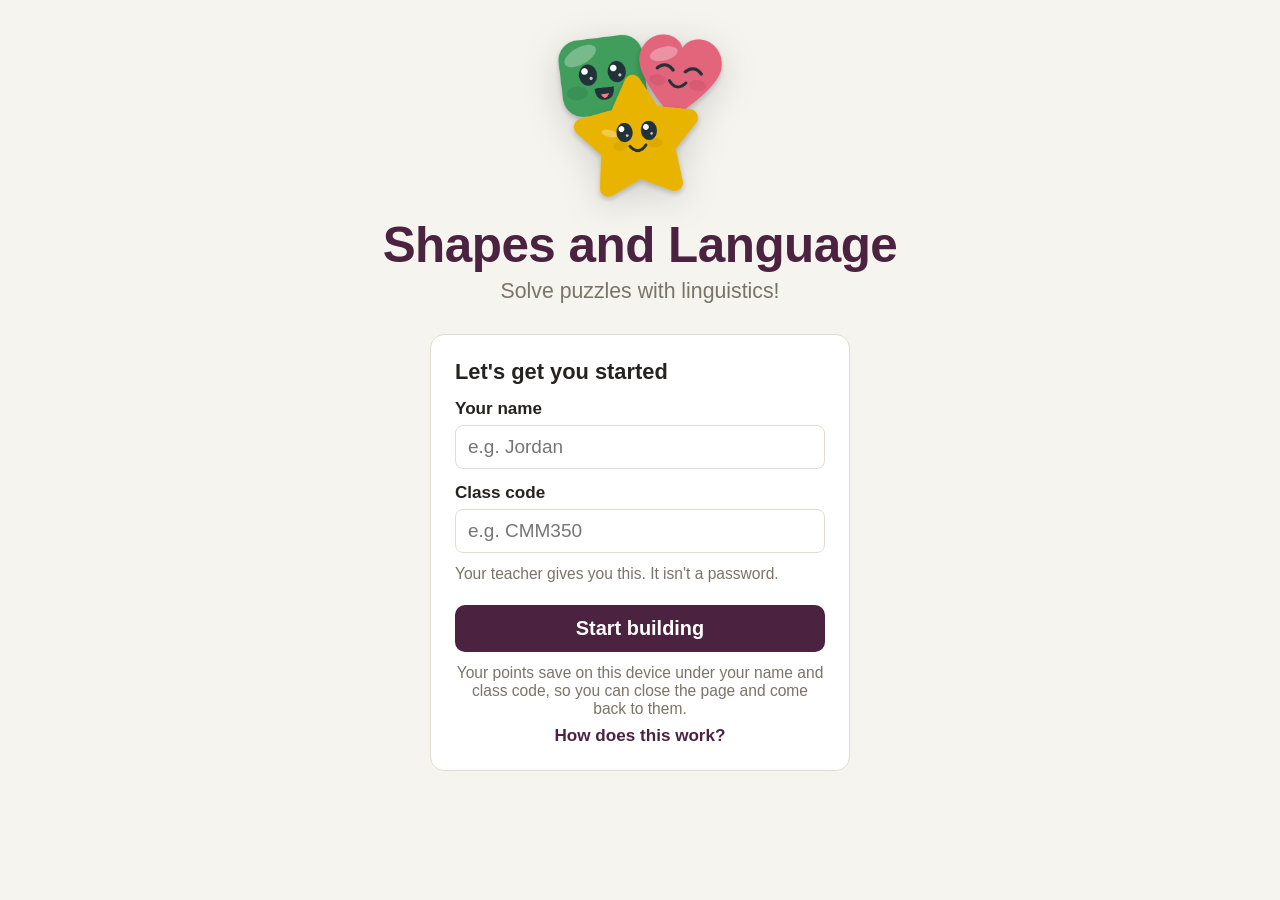
==== index.html @ 29c5d87c "Make an armed scissors unmissable, and point at the first real pair Two things that were too quiet. " ====
<!doctype html>
<html lang="en">
<head>
<meta charset="utf-8">
<meta name="viewport" content="width=device-width, initial-scale=1, viewport-fit=cover">
<title>Shapes and Language</title>
<link rel="stylesheet" href="style.css?v=82">
<link rel="icon" href="icon-32.png?v=82" sizes="32x32" type="image/png">
<link rel="icon" href="icon-192.png?v=82" sizes="192x192" type="image/png">
<meta name="theme-color" content="#4b2340">
<!-- Enough to be added to a home screen and open without browser bars, on
     both platforms. Deliberately NO service worker: this stays a plain page
     that fetches fresh every time, so nobody is ever stuck on a cached
     version with no way to know it's out of date (see the cleanup at the
     bottom of this file, which removes any left over from when there was
     one). The cost is that it needs a connection, which for a page this
     size is a fair trade for never lying about what it's showing. -->
<link rel="manifest" href="manifest.webmanifest?v=82">
<link rel="apple-touch-icon" href="icon-180.png?v=82">
<meta name="apple-mobile-web-app-capable" content="yes">
<meta name="apple-mobile-web-app-status-bar-style" content="default">
<meta name="apple-mobile-web-app-title" content="Shapes">
</head>
<body>
<div id="app">

  <header id="app-header">
    <div class="brand">
      <img src="logo.png?v=82" alt="" class="brand-logo">
      <span class="brand-name">Shapes and Language</span>
    </div>
    <div class="header-right">
      <span id="player-points" class="points-pill hidden">0 pts</span>
      <!-- Sound, help and switch-player live behind this. They're all
           occasional, and in the header they crowded out the two things
           that aren't: the brand and your points. The word "Menu" is
           spelled out next to the icon -- a bare ☰ assumes you already
           know what it means. -->
      <button id="btn-menu" class="btn-menu" aria-haspopup="dialog">☰ Menu</button>
    </div>
  </header>

  <main>

    <!-- ============ NAME GATE ============ -->
    <!-- The first thing anyone sees, and for a lot of this audience the
         moment they decide whether this is going to be painful. So the
         logo and the name get the whole top of the screen at a size you
         can't miss, and the two boxes sit underneath as the small, easy
         thing they actually are. The header's own brand is hidden here --
         showing the name twice on the one screen that is about the name
         just makes both of them look smaller. -->
    <section id="screen-name" class="screen">
      <div class="hero">
        <img src="logo.png?v=82" alt="" class="hero-logo">
        <h1 class="hero-name">Shapes and Language</h1>
        <p class="hero-tag">Solve puzzles with linguistics!</p>
      </div>
      <div class="card narrow">
        <h2>Let's get you started</h2>
        <label>Your name
          <input id="input-name" type="text" maxlength="30" autocomplete="off"
                 autocapitalize="words" autocorrect="off" spellcheck="false" placeholder="e.g. Jordan">
        </label>
        <label>Class code
          <input id="input-code" type="text" maxlength="20" autocomplete="off"
                 autocapitalize="characters" autocorrect="off" spellcheck="false" placeholder="e.g. CMM350">
        </label>
        <p class="field-help">Your teacher gives you this. It isn't a password.</p>
        <p id="name-error" class="field-error hidden"></p>
        <button id="btn-start" class="btn-primary btn-hero">Start building</button>
        <p class="muted start-note">Your points save on this device under your name and class code, so you can close the page and come back to them.</p>
        <!-- The header is hidden on this screen, so the way into help is
             here instead -- and a labelled link is easier to find than a
             hamburger for someone who has just arrived. -->
        <button class="link-btn welcome-help" data-help="general">How does this work?</button>
      </div>
    </section>

    <!-- ============ LEVEL SELECT ============ -->
    <!-- One progression of twelve. Levels 1-4 run the flat basic phase and
         5-12 the X-bar phase, but a student is never asked to pick between
         them: the switch happens where the syllabus puts it, at Level 5.
         Locked cards show nothing but their number, so the vocabulary a
         later level teaches can't leak backwards. -->
    <section id="screen-levels" class="screen hidden">
      <h1>Choose a level</h1>
      <div class="level-grid" id="level-grid"></div>
      <div class="level-grid roadmap-grid" id="roadmap"></div>
    </section>

    <!-- ============ LEVEL 1 (sub-levels) ============ -->
    <section id="screen-level1" class="screen hidden">
      <button class="link-btn back-btn" data-back>&larr; Levels</button>
      <h1 id="level1-heading">Level 1 &mdash; Shapes</h1>
      <p class="muted">Each sub-level gives you a fixed set of pieces &mdash; use every one of them, connected into a single shape, with no shortcuts. Finish one to unlock the next.</p>
      <div class="target-grid" id="target-grid"></div>
    </section>

    <!-- ============ LEVEL 2 (sentences) ============ -->
    <section id="screen-level2" class="screen hidden">
      <button class="link-btn back-btn" data-back>&larr; Levels</button>
      <h1 id="level2-heading">Level 2 &mdash; Words</h1>
      <p class="muted">Every piece is already labeled &mdash; drag each word from the bank onto the piece it belongs to. Finish one sentence to unlock the next.</p>
      <div class="target-grid" id="wordmatch-grid"></div>
    </section>

    <!-- ============ LEVEL 3 (constituency yes/no) ============ -->
    <section id="screen-level3" class="screen hidden">
      <button class="link-btn back-btn" data-back>&larr; Levels</button>
      <h1 id="level3-heading">Level 3 &mdash; Constituents</h1>
      <p class="muted">A string of words from the sentence is highlighted below the tree &mdash; is it a constituent (the whole yield of some single piece) or not? Get a run of correct answers to finish.</p>
      <div class="target-grid" id="constituency-grid"></div>
    </section>

    <!-- ============ LEVEL 4 (category ID) ============ -->
    <section id="screen-level4" class="screen hidden">
      <button class="link-btn back-btn" data-back>&larr; Levels</button>
      <h1 id="level4-heading">Level 4 &mdash; Categories</h1>
      <p class="muted">A constituent from the sentence is highlighted below the tree &mdash; click the matching category sticker. Get a run of correct answers to finish.</p>
      <div class="target-grid" id="categoryid-grid"></div>
    </section>

    <!-- ============ LEVELS 9-12 (one shared screen) ============ -->
    <!-- All four run the same canvas and the same modal and differ only in
         what they deal out, so they share a screen the way Levels 1-4 and
         5-8 already do. The heading and the paragraph are set per level. -->
    <section id="screen-combine" class="screen hidden">
      <button class="link-btn back-btn" data-back>&larr; Levels</button>
      <h1 id="combine-heading">Level 9 &mdash; Building</h1>
      <p class="muted" id="combine-intro"></p>
      <div class="target-grid" id="combine-grid"></div>
    </section>

    <!-- ============ REVEAL (final sub-level: fill in the blanks) ============ -->
    <section id="screen-reveal" class="screen hidden">
      <button class="link-btn back-btn" data-back>&larr; Levels</button>
      <h1>Mystery Level</h1>
      <p class="muted">Here's a shape you built. Type what you think each shape and each number stands for &mdash; a short word or abbreviation is fine.</p>
      <button id="btn-redo-reveal" class="btn-secondary redo-btn">&#8635; Redo from scratch</button>
      <div id="reveal-body">
        <p id="reveal-win" class="reveal-win hidden"><strong>You've cracked the code!</strong> The shape on the left now shows the real labels.</p>
        <div class="legend-layout">
          <!-- Same pannable/zoomable canvas skeleton as every other tree in
               the game, so the Mystery Level tree can be zoomed in on and
               dragged around rather than being squashed into a fixed box. -->
          <div class="legend-tree">
            <div class="canvas-stage">
              <div class="canvas-wrap">
                <svg id="reveal-canvas" xmlns="http://www.w3.org/2000/svg"></svg>
              </div>
            </div>
          </div>
          <div class="legend-lists" id="reveal-lists"></div>
        </div>
        <div class="reveal-footer" id="reveal-footer"></div>
      </div>
    </section>

  </main>
</div>

<!-- ============ SHARED EDITOR MODAL (Level 1) ============ -->
<div id="editor-overlay" class="overlay hidden">
  <div class="editor">
    <div class="editor-header">
      <div class="editor-header-text">
        <div id="editor-title">Build it</div>
      </div>
      <div class="editor-actions">
        <button class="btn-icon btn-icon-sm" data-help="editor" title="How to play" aria-label="How to play">?</button>
        <button id="editor-snip" class="btn-icon" title="Snip a joint apart" aria-label="Snip a joint apart">&#9986;&#65039;</button>
        <button id="editor-clear" class="btn-secondary">Start over</button>
        <button id="editor-close" class="link-btn">&times; close</button>
      </div>
    </div>
    <div class="editor-body">
      <div class="canvas-stage">
        <div class="canvas-wrap">
          <svg id="editor-canvas" xmlns="http://www.w3.org/2000/svg"></svg>
        </div>
      </div>
    </div>
  </div>
</div>

<!-- ============ WORD MATCH MODAL (Level 2) ============ -->
<div id="wordmatch-overlay" class="overlay hidden">
  <div class="editor">
    <div class="editor-header">
      <div class="editor-header-text">
        <div id="wordmatch-title">Build it</div>
      </div>
      <div class="editor-actions">
        <button class="btn-icon btn-icon-sm" data-help="wordmatch" title="How to play" aria-label="How to play">?</button>
        <button id="wordmatch-clear" class="btn-secondary">Start over</button>
        <button id="wordmatch-close" class="link-btn">&times; close</button>
      </div>
    </div>
    <div class="editor-body wm-body">
      <div id="wordmatch-sentence" class="wm-sentence"></div>
      <div class="wm-statusbar">
        <button id="wordmatch-skip" class="btn-secondary btn-small">Skip this word &rarr;</button>
      </div>
      <div class="canvas-stage">
        <div class="canvas-wrap">
          <svg id="wordmatch-canvas" xmlns="http://www.w3.org/2000/svg"></svg>
        </div>
      </div>
    </div>
  </div>
</div>

<!-- ============ COMBINE MODAL (Level 9) ============ -->
<div id="combine-overlay" class="overlay hidden">
  <div class="editor">
    <div class="editor-header">
      <div class="editor-header-text">
        <div id="combine-title">Build it</div>
      </div>
      <div class="editor-actions">
        <button class="btn-icon btn-icon-sm" data-help="combine" title="How to play" aria-label="How to play">?</button>
        <button id="combine-snip" class="btn-icon" title="Pull a piece back out" aria-label="Pull a piece back out">&#9986;&#65039;</button>
        <button id="combine-clear" class="btn-secondary">Start over</button>
        <button id="combine-close" class="link-btn">&times; close</button>
      </div>
    </div>
    <div class="editor-body cb-body">
      <!-- Rounds, not one long puzzle: joining two phrases is a single drag,
           and a sub-level that ends after one drag doesn't teach the pattern.
           The next round is never sprung automatically -- the button waits,
           so a finished tree can be looked at for as long as it's wanted. -->
      <div class="cb-statusbar">
        <div id="combine-rounds" class="cb-rounds"></div>
        <div id="combine-lives" class="cb-lives hidden" role="status"></div>
        <div id="combine-sentence" class="cb-sentence hidden"></div>
        <button id="combine-next" class="btn-primary btn-small hidden">Next round &rarr;</button>
      </div>
      <div class="canvas-stage">
        <div class="canvas-wrap">
          <svg id="combine-canvas" xmlns="http://www.w3.org/2000/svg"></svg>
        </div>
      </div>
    </div>
  </div>
</div>

<!-- ============ CONSTITUENCY QUIZ MODAL (Level 3) ============ -->
<div id="constituency-overlay" class="overlay hidden">
  <div class="editor">
    <div class="editor-header">
      <div class="editor-header-text">
        <div id="constituency-title">Build it</div>
      </div>
      <div class="editor-actions">
        <button class="btn-icon btn-icon-sm" data-help="quiz3" title="How to play" aria-label="How to play">?</button>
        <button id="constituency-close" class="link-btn">&times; close</button>
      </div>
    </div>
    <div class="editor-body quiz-body">
      <div class="quiz-question-panel">
        <div class="streak-bar-wrap">
          <div class="streak-bar"><div id="constituency-streak-fill" class="streak-bar-fill"></div></div>
          <div id="constituency-streak-label" class="streak-label"></div>
        </div>
        <div id="constituency-sentence" class="quiz-sentence"></div>
        <div id="constituency-feedback" class="quiz-feedback" role="status"></div>
        <div class="quiz-answer-row">
          <button id="constituency-yes" class="btn-primary quiz-answer-btn">Yes, it's a constituent</button>
          <button id="constituency-no" class="btn-secondary quiz-answer-btn">No, it's not</button>
        </div>
        <button id="constituency-next" class="btn-primary quiz-next hidden">Next question &rarr;</button>
      </div>
      <div class="canvas-stage">
        <div class="canvas-wrap">
          <svg id="constituency-canvas" xmlns="http://www.w3.org/2000/svg"></svg>
        </div>
      </div>
    </div>
  </div>
</div>

<!-- ============ CATEGORY ID QUIZ MODAL (Level 4) ============ -->
<div id="categoryid-overlay" class="overlay hidden">
  <div class="editor">
    <div class="editor-header">
      <div class="editor-header-text">
        <div id="categoryid-title">Build it</div>
      </div>
      <div class="editor-actions">
        <button class="btn-icon btn-icon-sm" data-help="quiz4" title="How to play" aria-label="How to play">?</button>
        <button id="categoryid-close" class="link-btn">&times; close</button>
      </div>
    </div>
    <div class="editor-body quiz-body">
      <div class="quiz-question-panel">
        <div class="streak-bar-wrap">
          <div class="streak-bar"><div id="categoryid-streak-fill" class="streak-bar-fill"></div></div>
          <div id="categoryid-streak-label" class="streak-label"></div>
        </div>
        <div id="categoryid-sentence" class="quiz-sentence"></div>
        <div id="categoryid-feedback" class="quiz-feedback" role="status"></div>
        <div id="categoryid-matrix" class="quiz-category-matrix"></div>
        <button id="categoryid-next" class="btn-primary quiz-next hidden">Next question &rarr;</button>
      </div>
      <div class="canvas-stage">
        <div class="canvas-wrap">
          <svg id="categoryid-canvas" xmlns="http://www.w3.org/2000/svg"></svg>
        </div>
      </div>
    </div>
  </div>
</div>

<!-- ============ HOW-TO-PLAY PANEL ============ -->
<div id="help-overlay" class="overlay overlay-dialog hidden">
  <div class="dialog">
    <h2 id="help-title">How to play</h2>
    <div id="help-body" class="dialog-body"></div>
    <div class="dialog-actions">
      <button id="help-close" class="btn-primary">Got it</button>
    </div>
  </div>
</div>

<!-- ============ MENU ============ -->
<div id="menu-overlay" class="overlay overlay-dialog hidden">
  <div class="dialog">
    <h2>Menu</h2>
    <p id="menu-player" class="dialog-body hidden"></p>
    <div class="menu-actions">
      <button id="menu-sound" class="btn-secondary menu-item">🔊 Sound is on</button>
      <button id="menu-help" class="btn-secondary menu-item">? How to play</button>
      <!-- Reachable from the very first screen, so it has to be readable by
           someone who hasn't started -- and must not say what the shapes
           turn out to mean. That's the Mystery Level's to give away. -->
      <button id="menu-about" class="btn-secondary menu-item">About this game</button>
      <button id="menu-switch" class="btn-secondary menu-item hidden">Switch player</button>
    </div>
    <div class="dialog-actions">
      <button id="menu-close" class="btn-primary">Close</button>
    </div>
  </div>
</div>

<!-- ============ CONFIRM DIALOG ============ -->
<div id="confirm-overlay" class="overlay overlay-dialog hidden">
  <div class="dialog">
    <h2 id="confirm-title">Are you sure?</h2>
    <p id="confirm-message" class="dialog-body"></p>
    <div class="dialog-actions">
      <button id="confirm-cancel" class="btn-secondary">No, go back</button>
      <button id="confirm-ok" class="btn-primary">Yes</button>
    </div>
  </div>
</div>

<div class="mascot-wrap">
  <div id="mascot-bubble" class="mascot-bubble" role="status"></div>
  <!-- Same cutesy treatment as the logo shapes -- gloss, blush, glinted eyes
       -- but deliberately still a hexagon, which is NOT one of the eight
       category shapes. It sits inches from a board of shapes that mean
       something, so it has to be readable as the guide and not as a piece.

       Two faces are drawn, one on top of the other: the resting one and a
       delighted one (eyes squeezed shut, mouth wide open). The celebrations
       cross-fade between them in CSS -- morphing a path's `d` is not
       something every browser will interpolate, but opacity always is. -->
  <div id="mascot" class="mascot" aria-hidden="true">
    <svg viewBox="0 0 100 100">
      <clipPath id="mascot-clip">
        <polygon points="50,8 86,29 86,71 50,92 14,71 14,29"/>
      </clipPath>
      <polygon class="mascot-body" points="50,8 86,29 86,71 50,92 14,71 14,29"/>
      <g clip-path="url(#mascot-clip)">
        <ellipse class="mascot-gloss" cx="34" cy="26" rx="17" ry="8" transform="rotate(-24 34 26)"/>
        <ellipse class="mascot-blush" cx="26" cy="62" rx="8" ry="5.2"/>
        <ellipse class="mascot-blush" cx="74" cy="62" rx="8" ry="5.2"/>
      </g>
      <g class="mascot-face">
        <ellipse class="mascot-eye" cx="36" cy="46" rx="7.5" ry="9"/>
        <ellipse class="mascot-eye" cx="64" cy="46" rx="7.5" ry="9"/>
        <circle class="mascot-glint" cx="33.5" cy="42.6" r="2.7"/>
        <circle class="mascot-glint" cx="61.5" cy="42.6" r="2.7"/>
        <path class="mascot-mouth" d="M 38 62 Q 50 73 62 62"/>
      </g>
      <g class="mascot-face-happy">
        <path class="mascot-eye-shut" d="M 28 48 Q 36 39 44 48"/>
        <path class="mascot-eye-shut" d="M 56 48 Q 64 39 72 48"/>
        <path class="mascot-mouth-open" d="M 39 60 Q 39 74 50 74 Q 61 74 61 60 Z"/>
      </g>
    </svg>
  </div>
</div>

<script src="sound.js?v=82"></script>
<script src="data.js?v=82"></script>
<script src="shapes.js?v=82"></script>
<script src="canvas.js?v=82"></script>
<script src="wordmatch.js?v=82"></script>
<script src="editor.js?v=82"></script>
<script src="combine.js?v=82"></script>
<script src="streak.js?v=82"></script>
<script src="treeviewer.js?v=82"></script>
<script src="app.js?v=82"></script>
<script>
  // Plain webpage, not an installable app -- clean up any service worker
  // and caches left over from when it registered one, so nobody's stuck
  // on a stale cached version with no way to know it's out of date.
  if ('serviceWorker' in navigator) {
    navigator.serviceWorker.getRegistrations().then(regs => regs.forEach(r => r.unregister()));
  }
  if (window.caches) {
    caches.keys().then(keys => keys.forEach(k => caches.delete(k)));
  }
</script>
</body>
</html>
---- style.css ----
:root {
  --bg: #f6f4ef;
  --panel: #ffffff;
  --ink: #262220;
  --muted: #7a7369;
  --line: #e2ddd3;
  /* The whole scheme, in one place. The rule any replacement has to keep: the
     accent stays DARK and stays dE > 30 from every colour in MODE_CATEGORIES.
     The chrome shares every screen with the eight category shapes, and an
     accent sitting near one of them quietly teaches that a colour means
     something it doesn't. The first green was only dE 23 from Adv's teal.

     Plum is dE 45 from its nearest (P's purple) and carries white text at
     13:1. It picks up the heart without being the heart's pink, and it is warm
     enough to sit with the logo's gold, pink and green on a cream page -- the
     cool navy that came before stopped working the moment the logo stopped
     being primary red, blue and yellow. A cocoa brown scores better still on
     distance (dE 55) if this ever needs the widest possible margin; it just
     reads duller next to the mark. */
  --accent: #4b2340;
  --accent-ink: #ffffff;
  --accent-dark: #351830;   /* button hover */
  --accent-mute: #c0b0bb;   /* disabled button */
  --accent-tint: #f4ecf2;   /* "done" cards */
  --accent-tint-2: #eee2ec; /* a filled slot on the canvas */
  /* Light, so the face can be dark and take the logo's own idiom. Same dE > 30
     rule as the accent: this lilac is dE 44 from N's blue. */
  --mascot-body: #d5bfd0;
  --mascot-ink: #4b2340;
  --danger: #c1443a;
  --radius: 14px;
  /* Actual rendered height of the docked mascot bar, kept in sync by
     syncMascotBarHeight() (app.js) whenever its text changes or the window
     resizes. Everything that shouldn't render underneath it (main, modal
     overlays) reads this instead of a guessed flat number. */
  --mascot-bar-h: 90px;
  font-family: -apple-system, "Segoe UI", Roboto, Helvetica, Arial, sans-serif;
  /* Base bumped up from the 16px default for readability -- everything
     sized in rem scales from this. */
  font-size: 19px;
}

* { box-sizing: border-box; }

body {
  margin: 0;
  background: var(--bg);
  color: var(--ink);
}

.hidden { display: none !important; }

#app-header {
  display: flex;
  justify-content: space-between;
  align-items: center;
  gap: 12px;
  padding: 14px 24px;
  background: var(--panel);
  border-bottom: 1px solid var(--line);
  position: sticky;
  top: 0;
  z-index: 5;
}
.brand {
  display: flex; align-items: center; gap: 9px; min-width: 0;
  font-weight: 700; font-size: 1.15rem; letter-spacing: -0.02em;
}
/* The same mark as the browser-tab icon, so the page and the tab agree
   about what this is. Decorative next to the name it sits beside, hence
   the empty alt. */
.brand-logo { height: 30px; width: auto; flex-shrink: 0; display: block; }
.brand-name { overflow: hidden; text-overflow: ellipsis; white-space: nowrap; }
.header-right { display: flex; align-items: center; gap: 10px; min-width: 0; }
.points-pill {
  background: var(--accent);
  color: var(--accent-ink);
  padding: 3px 10px;
  border-radius: 999px;
  font-weight: 600;
  font-size: 0.85rem;
}

main { max-width: 1080px; margin: 0 auto; padding: 28px 20px calc(var(--mascot-bar-h) + 24px); }

h1 { font-size: 1.7rem; margin: 0 0 8px; }
h2 { font-size: 1.25rem; }
.muted { color: var(--muted); }
.small { font-size: 0.9rem; }

.card {
  background: var(--panel);
  border: 1px solid var(--line);
  border-radius: var(--radius);
  padding: 24px;
}
.card.narrow { max-width: 420px; margin: 24px auto 60px; }

/* ---- the welcome screen ---- */
/* The logo at a size that reads as a title rather than a favicon, with the
   name under it. This is the only screen in the game with room to spare,
   and the only one where a first impression is being made. */
/* The hero is the top of the page here, so it supplies its own breathing
   room and main's standard top padding is just dead space above it. */
body.on-welcome main { padding-top: 8px; }
.hero { text-align: center; padding: 26px 16px 6px; }
.hero-logo {
  height: 168px; width: auto; display: block; margin: 0 auto 16px;
  filter: drop-shadow(0 8px 18px rgba(0,0,0,0.15));
}
.hero-name {
  font-size: 2.6rem; line-height: 1.08; margin: 0 0 8px;
  letter-spacing: -0.5px; color: var(--accent);
}
.hero-tag { font-size: 1.12rem; color: var(--muted); margin: 0; }
.card.narrow h2 { margin: 0 0 4px; font-size: 1.15rem; }
.btn-hero { width: 100%; margin-top: 18px; padding: 14px 18px; font-size: 1.08rem; }
.start-note { font-size: 0.82rem; margin: 12px 0 0; text-align: center; }
.welcome-help { display: block; margin: 8px auto 0; padding: 8px; font-size: 0.92rem; }
/* No header and no mascot here. The header would show the name a second
   time on the one screen that is about the name, and everything behind the
   menu -- sound, help, switch player -- is about a game you haven't started
   yet. The mascot has nothing to say before there is a puzzle: it would be
   a talking bar taking a strip of a screen whose only job is a logo, two
   boxes and a button.

   Between them they give back around 150px, which is what pays for a logo
   this size still clearing the fold on a short phone. --mascot-bar-h
   follows the bar's own height (syncMascotBarHeight in app.js), so main's
   reserved strip collapses on its own. */
body.on-welcome #app-header, body.on-welcome .mascot-wrap { display: none; }
.card label { display: block; margin-top: 14px; font-size: 0.9rem; font-weight: 600; }
.card input {
  display: block;
  width: 100%;
  margin-top: 6px;
  padding: 10px 12px;
  border: 1px solid var(--line);
  border-radius: 8px;
  font-size: 1rem;
}

button { font-family: inherit; cursor: pointer; }
.btn-primary, .btn-secondary {
  border: none;
  border-radius: 10px;
  padding: 12px 20px;
  font-size: 1.05rem;
  font-weight: 600;
}
.btn-primary { background: var(--accent); color: var(--accent-ink); }
.btn-primary:hover { background: var(--accent-dark); }
.btn-primary:disabled { background: var(--accent-mute); cursor: not-allowed; }
.btn-secondary { background: #eee9df; color: var(--ink); }
.btn-secondary:hover { background: #e2dccc; }
.btn-icon {
  background: #eee9df;
  color: var(--ink);
  border: none;
  border-radius: 10px;
  width: 48px;
  height: 48px;
  font-size: 1.3rem;
  line-height: 1;
  flex-shrink: 0;
}
.btn-icon:hover { background: #e2dccc; }
.btn-icon.active { background: var(--danger); color: #fff; }
/* Header/modal-corner variant -- still a comfortable tap target, just not
   as visually loud as the primary scissors button. */
.btn-icon-sm { width: 44px; height: 44px; font-size: 1.05rem; font-weight: 700; }
.btn-icon-off { background: transparent; border: 1px solid var(--line); opacity: 0.7; }
#btn-start { margin-top: 20px; width: 100%; }
.btn-small { padding: 8px 14px; font-size: 0.85rem; border-radius: 8px; }
/* Spelled out rather than a bare ☰: the icon alone assumes the reader
   already knows the convention, which is exactly the assumption this app
   tries not to make. */
.btn-menu {
  background: #eee9df; color: var(--ink); border: none; border-radius: 10px;
  padding: 11px 16px; font-size: 0.95rem; font-weight: 600;
  min-height: 44px; flex-shrink: 0; white-space: nowrap;
}
.btn-menu:hover { background: #e2dccc; }
/* Full-width rows, so each is an unmissable target and the labels can say
   what the setting currently IS. */
.menu-actions { display: flex; flex-direction: column; gap: 10px; margin-top: 16px; }
.menu-item { width: 100%; text-align: left; }

.field-help { font-size: 0.82rem; color: var(--muted); margin: 10px 0 0; line-height: 1.4; }
/* Errors go inline, right under the fields they're about. A toast at the
   top of the screen is easy to miss and gone in two seconds -- which meant
   the very first thing a hesitant user did (press the button with a field
   empty) could look like nothing happening at all. */
.field-error {
  margin: 12px 0 0; padding: 10px 12px;
  background: #fbeceb; border: 1px solid var(--danger); border-radius: 8px;
  color: var(--danger); font-size: 0.88rem; font-weight: 600;
}
.card input.invalid { border-color: var(--danger); background: #fdf6f5; }

.link-btn {
  background: none;
  border: none;
  color: var(--accent);
  font-weight: 600;
  font-size: 0.9rem;
  padding: 0;
}
.link-btn:hover { text-decoration: underline; }
/* The only real links in the app are in the About panel. Underlined and in
   the accent colour, because "it looks like a link" is the whole of how
   anyone knows to tap it. */
.dialog a { color: var(--accent); font-weight: 600; }
.back-btn { display: block; margin-bottom: 12px; }

/* ---- level select ---- */
.level-grid {
  display: grid;
  grid-template-columns: repeat(auto-fit, minmax(230px, 1fr));
  gap: 16px;
  margin-top: 18px;
}
.level-card {
  text-align: left;
  background: var(--panel);
  border: 1px solid var(--line);
  border-radius: var(--radius);
  padding: 20px;
  transition: transform 0.1s, box-shadow 0.1s;
}
.level-card:hover { transform: translateY(-2px); box-shadow: 0 6px 18px rgba(0,0,0,0.06); }
.level-num { font-size: 0.75rem; text-transform: uppercase; letter-spacing: 0.08em; color: var(--accent); font-weight: 700; }
.level-title { font-size: 1.2rem; font-weight: 700; margin: 4px 0 8px; }
.level-card p { margin: 0; color: var(--muted); font-size: 0.9rem; }
.level-progress { margin-top: 12px; font-size: 0.85rem; font-weight: 600; color: var(--ink); }

.level-card.level-done { border-color: var(--accent); background: var(--accent-tint); }
.level-card.locked {
  cursor: default;
  background: #f1efe7;
  color: var(--muted);
}
.level-card.locked:hover { transform: none; box-shadow: none; }
.level-card.locked .level-num { color: var(--muted); }
.level-card.locked .lock-badge { margin-top: 12px; font-size: 0.85rem; font-weight: 600; }

.roadmap-grid { margin-top: 34px; }

/* ---- level 1 grid ---- */
.fragment-grid {
  display: grid;
  grid-template-columns: repeat(auto-fill, minmax(150px, 1fr));
  gap: 14px;
  margin-top: 18px;
}
.fragment-card {
  background: var(--panel);
  border: 1px solid var(--line);
  border-radius: 12px;
  padding: 10px;
  text-align: center;
  position: relative;
}
.fragment-card.done { border-color: var(--accent); background: var(--accent-tint); }
.fragment-card .frag-num { font-size: 0.75rem; color: var(--muted); font-weight: 700; }
.fragment-card svg { width: 100%; height: 90px; }
.fragment-card button { width: 100%; margin-top: 6px; }
.done-badge {
  position: absolute; top: 6px; right: 8px;
  color: var(--accent); font-weight: 800; font-size: 1rem;
}

/* ---- level 2 targets ---- */
.target-grid {
  display: grid;
  grid-template-columns: repeat(auto-fit, minmax(240px, 1fr));
  gap: 16px;
  margin-top: 18px;
}
.target-card {
  background: var(--panel);
  border: 1px solid var(--line);
  border-radius: var(--radius);
  padding: 20px;
  text-align: left;
}
.target-card.done { border-color: var(--accent); background: var(--accent-tint); }
.target-card.locked { opacity: 0.55; }
.target-card h3 { margin: 0 0 6px; }
.target-card p { color: var(--muted); font-size: 0.9rem; margin: 0 0 12px; }
.target-card .frag-ids { font-size: 0.78rem; color: var(--muted); margin-bottom: 12px; }
.lock-note { font-size: 0.82rem; color: var(--muted); font-style: italic; }

/* ---- editor modal ---- */
.overlay {
  /* Stops short of the true viewport bottom by the mascot bar's height,
     same idea as main's padding -- the modal's own box just never reaches
     into that reserved strip, rather than needing to out-z-index it. */
  position: fixed; top: 0; left: 0; right: 0; bottom: var(--mascot-bar-h);
  background: rgba(20, 18, 15, 0.55);
  display: flex; align-items: center; justify-content: center;
  z-index: 20; padding: 16px;
}
/* Fills essentially the whole viewport (the overlay's 16px padding is the
   only margin) instead of capping out at 920px -- that cap was wasting
   most of a desktop screen's width on the dark backdrop while the actual
   working canvas was squeezed into a fraction of the available room. */
.editor {
  background: var(--panel);
  border-radius: var(--radius);
  width: 100%;
  height: 100%;
  display: flex; flex-direction: column;
  overflow: hidden;
}
.editor-header {
  display: flex; justify-content: space-between; align-items: center; gap: 12px;
  padding: 14px 20px; border-bottom: 1px solid var(--line);
}
/* Title truncates instead of wrapping/squeezing -- the button group must
   never get pushed out of view, that's how it ended up "covered" before. */
.editor-header-text { min-width: 0; flex: 1 1 auto; }
/* Applies to all four modal titles, not just the editor's: the header
   wraps now, so any title long enough to fill the row would push the
   close button down onto a line of its own. */
.editor-header-text > div {
  font-weight: 700; font-size: 1.1rem;
  overflow: hidden; text-overflow: ellipsis; white-space: nowrap;
}
.editor-actions { display: flex; align-items: center; gap: 10px; flex-shrink: 0; }
/* Small "x close" while a puzzle/sentence is still in progress; once it's
   actually finished, setModalDoneState() (app.js) swaps this to a big,
   hard-to-miss "Return to levels" button -- the small link is easy to miss,
   which is fine mid-task but not once there's nothing left to do. */
.btn-return { padding: 16px 30px; font-size: 1.15rem; min-width: 0; }
/* Finished state: nothing left to do in the puzzle, so the controls for
   doing it get out of the way and the exit takes the room. */
.editor-actions.done #editor-snip,
.editor-actions.done .btn-secondary { display: none; }
.editor-body { display: flex; flex: 1; min-height: 380px; }
/* touch-action:none, always -- touch-action on an SVG child (.tree-node)
   isn't reliably honored on real mobile browsers, so relying on the browser
   to split "pan here, drag there" by element doesn't work in practice. Pan
   and pinch-zoom are implemented by hand in editor.js instead, driven by
   which element the touch actually started on. */
/* flex-centers the svg when it's smaller than the visible area (so a small
   puzzle sits in the middle, not stuck in the top-left corner); once the
   svg outgrows the wrap, overflow:auto takes over and it scrolls normally.
   Plain center alignment on an overflowing flex item makes the start-side
   (top/left) overflow permanently unreachable by scrolling in every major
   browser -- that's why zooming out used to still cut off the left edge.
   "safe center" falls back to start-alignment once it overflows, so the
   whole thing stays reachable; unsupported browsers just keep plain
   center from the line above. */
/* A non-scrolling frame around .canvas-wrap, purely so the zoom/fit
   controls have something to anchor to. Absolutely positioning them inside
   .canvas-wrap itself would make them scroll away with the content -- which
   is exactly the situation they exist to rescue you from. */
.canvas-stage { position: relative; flex: 1; display: flex; min-width: 0; min-height: 0; }
.canvas-wrap {
  position: relative; flex: 1; overflow: auto; touch-action: none; overscroll-behavior: none;
  display: flex; align-items: center; justify-content: center;
  align-items: safe center; justify-content: safe center;
}
/* Always-visible zoom out / zoom in / fit, bottom-right of every canvas.
   Pinch and ctrl+wheel still work, but neither is discoverable, and both
   can strand you: the canvas is far bigger than its contents, so one stray
   background drag scrolls every piece off screen with no way back. "Fit"
   is that way back, and it always works regardless of how lost the view
   got. */
.canvas-controls {
  position: absolute; right: 12px; bottom: 12px;
  display: flex; gap: 6px;
  background: rgba(255, 253, 249, 0.94);
  border: 1px solid var(--line);
  border-radius: 12px;
  padding: 6px;
  box-shadow: 0 3px 12px rgba(0,0,0,0.12);
  z-index: 4;
}
.canvas-btn {
  min-width: 44px; height: 44px;
  border: none; border-radius: 8px;
  background: #eee9df; color: var(--ink);
  font-family: inherit; font-size: 1.15rem; font-weight: 700; line-height: 1;
  display: inline-flex; align-items: center; justify-content: center;
}
.canvas-btn:hover { background: #e2dccc; }
.canvas-btn-wide { font-size: 0.95rem; padding: 0 14px; }
#editor-canvas { flex-shrink: 0; }
#editor-canvas { display: block; background:
  radial-gradient(circle, #eee9df 1px, transparent 1px) 0 0/16px 16px, #fffdf9; }

/* svg node styling */
.tree-node { cursor: grab; touch-action: none; }
/* The invisible grab disc built into every node group (buildShapeGroup in
   shapes.js). `all` rather than relying on a transparent fill being treated
   as painted, which is exactly the kind of thing browsers disagree about. */
.node-hit { pointer-events: all; }
.tree-node .node-shape { stroke: rgba(0,0,0,0.25); stroke-width: 1.5; transition: stroke .1s, stroke-width .1s, filter .1s; }
.tree-node.dragging { cursor: grabbing; }
.tree-node.dragging .node-shape { filter: drop-shadow(0 4px 8px rgba(0,0,0,0.25)); }
.tree-node.snap-ready .node-shape {
  stroke: var(--accent);
  stroke-width: 4;
  filter: drop-shadow(0 0 8px rgba(47,111,94,0.65));
}
/* Label styling (size, weight, fill, anchor) now lives inline on the text
   element itself -- see buildShapeGroup in shapes.js -- since font-size
   needs to scale with the shape's radius (which varies by device), and
   this same element is reused by the static reveal/legend trees, which
   never had a .tree-node ancestor to pick this rule up from anyway. */
/* Shown after three failed joins in a row: two pieces that actually fit,
   pulsing amber. Distinct from .snap-ready's green (which means "let go
   now and these will join") -- this one means "start here". */
@keyframes hint-pulse {
  0%, 100% { stroke-width: 3; filter: drop-shadow(0 0 3px rgba(232,180,0,0.55)); }
  50%      { stroke-width: 6; filter: drop-shadow(0 0 12px rgba(232,180,0,0.95)); }
}
.tree-node.hinted .node-shape { stroke: #e8b400; animation: hint-pulse 1.2s ease-in-out infinite; }
.wm-slot.hinted { animation: hint-pulse 1.2s ease-in-out infinite; }
/* Arming the scissors has to change the screen unmistakably. It was a thin
   dashed outline, which is easy to miss on a busy canvas and -- in the
   tutorial that is one node on an empty one -- was the only thing that
   changed at all. So: a thick pulsing outline with a red halo, and everything
   that can't be cut pushed further back. Animated on .node-shape rather than
   on .tree-node, because the group carries its position in a transform
   attribute and animating transform there would drag every node to the
   canvas origin. */
@keyframes snip-pulse {
  0%, 100% { stroke-width: 6; filter: drop-shadow(0 0 4px rgba(193,68,58,0.65)); }
  50%      { stroke-width: 10; filter: drop-shadow(0 0 14px rgba(193,68,58,1)); }
}
.tree-node.snip-disabled { opacity: 0.3; }
.tree-node.snippable .node-shape {
  stroke: var(--danger);
  stroke-width: 6;
  stroke-dasharray: 9 5;
  stroke-linecap: round;
  animation: snip-pulse 1s ease-in-out infinite;
}
.tree-edge { stroke: #8a8375; stroke-width: 2; fill: none; }
.tree-edge.seam { stroke: var(--danger); stroke-width: 5; stroke-dasharray: 8 5; stroke-linecap: round; }

/* ---- level 9 combining ---- */
#combine-canvas {
  flex-shrink: 0; display: block;
  background: radial-gradient(circle, #eee9df 1px, transparent 1px) 0 0/16px 16px, #fffdf9;
}
/* An empty position, drawn as a dashed outline rather than a shape: it is
   deliberately NOT one of the eight silhouettes, because what goes in it is
   the question. It reads as a hole in the tree, which is exactly what it is.
   Unlike a piece, a slot is never a pointer target -- you drag a phrase TO
   it, never it to anything -- hence pointer-events:none. */
.cb-slot { pointer-events: none; }
.cb-slot-box {
  fill: #f4f0e7; stroke: #b7b0a2; stroke-width: 2.5; stroke-dasharray: 7 5;
  transition: fill .1s, stroke .1s, stroke-width .1s;
}
.cb-slot-text {
  fill: #8a8375; font-weight: 700; text-anchor: middle; dominant-baseline: middle;
  pointer-events: none; user-select: none;
}
/* Same green as .snap-ready on a piece, and it means the same thing: let go
   now and this will drop in. */
.cb-slot.ready .cb-slot-box {
  fill: var(--accent-tint-2); stroke: var(--accent); stroke-width: 4; stroke-dasharray: none;
  filter: drop-shadow(0 0 8px rgba(47,111,94,0.55));
}
.cb-slot.ready .cb-slot-text { fill: var(--accent); }
.cb-slot.hinted .cb-slot-box { stroke: #e8b400; stroke-dasharray: none; animation: hint-pulse 1.2s ease-in-out infinite; }
.cb-slot.snip-disabled { opacity: 0.45; }

/* ---- level 10 movement ---- */
/* A crossed-out copy of something pronounced elsewhere. Faded rather than
   recoloured, so it stays recognisably the same shape it was before it
   moved -- which is the point of drawing it at all. */
.cb-trace { opacity: 0.45; }
.cb-trace .node-shape { stroke-dasharray: 4 3; }
.cb-silent { fill: #b7b0a2; }
/* "This can move now." It appears the moment the tree is built far enough
   for there to be somewhere to move to, so it teaches the order of the
   steps without a word of instruction. */
.cb-movable .node-shape { stroke: #3b3a55; stroke-width: 3.5; stroke-dasharray: 3 2.5; }
/* A silent head waiting for a word. Solid, not dashed -- it isn't going
   anywhere yet, it's asking to be tapped. */
.cb-insertable .node-shape { stroke: #3b3a55; stroke-width: 3.5; }
.cb-insertable + .cb-silent, .cb-insertable .cb-silent { fill: #3b3a55; }
/* What the finger is carrying. Deliberately see-through: the real node is
   still in the tree underneath, and pretending otherwise would suggest the
   word had already left. */
.cb-ghost { opacity: 0.62; pointer-events: none; }
.cb-ghost .node-shape { filter: drop-shadow(0 4px 8px rgba(0,0,0,0.3)); }
/* Same ink as Level 2's movement arrows, so a student who met one there
   recognises this as the same thing. */
.cb-move-arrow { stroke: #3b3a55; stroke-width: 2.5; stroke-linecap: round; }
.cb-move-head { fill: #3b3a55; }
.cb-move-ring { stroke: #3b3a55; stroke-width: 2.5; stroke-dasharray: 9 6; opacity: 0.85; }

/* .editor-body is a row by default (the quiz modals put their question
   panel beside the tree); this one stacks, so the status strip sits above a
   full-width canvas rather than beside a squeezed one. */
.cb-body { flex-direction: column; }
/* Round counter, target sentence and the Next button. Same shape as Level
   2's status strip so the two modals feel like the same tool. */
.cb-statusbar {
  display: flex; align-items: center; gap: 12px; flex-wrap: wrap;
  padding: 8px 16px; border-bottom: 1px solid var(--line); flex-shrink: 0;
}
.cb-rounds { display: flex; gap: 6px; }
.cb-round-dot {
  width: 26px; height: 26px; border-radius: 50%;
  display: inline-flex; align-items: center; justify-content: center;
  font-size: 0.8rem; font-weight: 700;
  background: var(--panel-2, #f4f0e7); color: var(--muted); border: 2px solid var(--line);
}
/* How many wrong joins this round has left. A spent try is left in place
   rather than removed, so the number you started with stays visible and
   the row doesn't reflow under your hand as you lose them. */
.cb-lives { display: flex; gap: 4px; font-size: 1.15rem; line-height: 1; }
.cb-life { color: var(--danger); transition: color .15s, opacity .15s; }
.cb-life.spent { color: var(--line); opacity: 0.7; }
.cb-round-dot.done { background: var(--accent); color: #fff; border-color: var(--accent); }
.cb-round-dot.current { border-color: var(--accent); color: var(--accent); }
/* The sentence to build. Takes the leftover width so it never squeezes the
   round dots or the Next button onto a second line before it has to. */
.cb-sentence { flex: 1 1 160px; min-width: 0; font-weight: 700; font-size: 1.05rem; }
.cb-statusbar #combine-next { margin-left: auto; }

/* ---- level 2 word match ---- */
.wm-body { flex-direction: column; }
.wm-sentence {
  font-size: 1.3rem;
  font-weight: 700;
  text-align: center;
  padding: 14px 16px;
  border-bottom: 1px solid var(--line);
  display: flex; justify-content: center; flex-wrap: wrap; gap: 10px;
  flex-shrink: 0;
}
.wm-word { color: var(--muted); }
.wm-word.filled { color: var(--ink); }
/* The escape hatch for a word you can't place. The queue only advances on
   a correct placement, so without "Skip this word" a stuck student's only
   route forward was Start over -- throwing away every word already placed.
   Feedback does not live here; it goes to the mascot bar like everything
   else. */
.wm-statusbar {
  display: flex; align-items: center; justify-content: flex-end;
  padding: 8px 16px; border-bottom: 1px solid var(--line); flex-shrink: 0;
}
/* Natural size, not stretched to fill -- same as #editor-canvas -- so a
   big tree scrolls/zooms in .canvas-wrap instead of auto-shrinking. */
#wordmatch-canvas {
  flex-shrink: 0; display: block;
  background: radial-gradient(circle, #eee9df 1px, transparent 1px) 0 0/16px 16px, #fffdf9;
}
/* The one word currently up for grabs -- fixed to the viewport (bottom-
   left), not part of the SVG canvas at all, so it's always visible without
   scrolling. Home position sits just above the reserved mascot-bar strip
   (via the shared --mascot-bar-h variable) -- during an active drag,
   JS switches it to explicit left/top pixels to follow the pointer and
   this rule's bottom/left no longer apply. */
.wm-chip-float {
  position: fixed;
  left: 20px;
  bottom: calc(var(--mascot-bar-h) + 16px);
  z-index: 30;
  border: 1.5px solid var(--line);
  background: #fff;
  border-radius: 999px;
  padding: 12px 26px;
  /* Matches the size the word becomes once it's placed, so the chip you're
     dragging and the box you're dragging it to agree with each other. */
  font-size: 1.4rem;
  font-weight: 700;
  font-family: inherit;
  color: var(--ink);
  cursor: grab;
  touch-action: none;
  box-shadow: 0 4px 14px rgba(0,0,0,0.18);
}
.wm-chip-float.dragging { cursor: grabbing; }
/* The crossed-out copy, shown on the chip exactly as it will look once
   placed, so you can tell before dragging which of the two "did"s you're
   holding. Same size and weight as any other chip -- it is a word you have
   to identify and place like the rest. */
.wm-chip-float.trace { color: #6d665c; text-decoration: line-through; }

/* ---- movement (Level 2) ---- */
/* Drawn only once both ends are filled in. A slate colour distinct from
   all six category colours, so an arrow is never mistaken for a piece. */
.wm-move-arrow { stroke: #3b3a55; stroke-width: 2.5; stroke-linecap: round; }
.wm-move-head { fill: #3b3a55; }
.wm-move-ring { stroke: #3b3a55; stroke-width: 2.5; stroke-dasharray: 9 6; opacity: 0.85; }
/* A wrong drop used to snap the chip silently back to its corner, which is
   indistinguishable from the drag never having registered. Now it shakes,
   and the mascot bar says why. */
@keyframes chip-reject {
  0%, 100% { transform: translateX(0); }
  15% { transform: translateX(-8px); }
  30% { transform: translateX(7px); }
  45% { transform: translateX(-5px); }
  60% { transform: translateX(4px); }
  80% { transform: translateX(-2px); }
}
.wm-chip-float.rejected {
  animation: chip-reject 0.45s ease-in-out;
  border-color: var(--danger);
  box-shadow: 0 0 0 3px rgba(193, 68, 58, 0.25), 0 4px 14px rgba(0,0,0,0.18);
}

/* ---- level 3 & 4 quiz (constituency yes/no, category ID) ---- */
.quiz-body { flex-direction: column; }
.quiz-question-panel {
  padding: 16px 20px;
  border-bottom: 1px solid var(--line);
  display: flex;
  flex-direction: column;
  gap: 12px;
  flex-shrink: 0;
}
.streak-bar-wrap { display: flex; align-items: center; gap: 10px; }
.streak-bar { flex: 1; height: 10px; background: #eee9df; border-radius: 999px; overflow: hidden; }
.streak-bar-fill {
  height: 100%; width: 0%;
  background: var(--accent);
  border-radius: 999px;
  transition: width 0.25s ease;
}
.streak-label { font-size: 0.85rem; font-weight: 700; color: var(--muted); white-space: nowrap; }
.quiz-sentence {
  font-size: 1.3rem; font-weight: 700; text-align: center;
  display: flex; justify-content: center; flex-wrap: wrap; gap: 8px;
}
.quiz-word { color: var(--muted); padding: 2px 5px; border-radius: 6px; }
.quiz-word.highlighted { color: var(--ink); background: #fdeeb0; }
.quiz-feedback { min-height: 1.3em; font-weight: 600; text-align: center; }
.quiz-feedback.ok { color: var(--accent); }
.quiz-feedback.err { color: var(--danger); }
.quiz-answer-row { display: flex; justify-content: center; gap: 12px; flex-wrap: wrap; }
.quiz-answer-btn { min-width: 200px; }
/* Shown instead of the answer buttons after a WRONG answer, so the
   explanation stays on screen until it's actually been read. Correct
   answers still auto-advance -- there's nothing to read there, and needing
   a tap between every right answer would make a 10-streak a chore. */
.quiz-next { align-self: center; min-width: 220px; }
/* Natural size, not stretched to fill -- same as #editor-canvas/#wordmatch-canvas
   -- so TreeViewer's own zoom (width/height attributes) is what determines
   the rendered size, not the flex container squeezing it back down. Missing
   this made pinch/wheel-zoom silently no-op past the container's own size. */
#constituency-canvas, #categoryid-canvas {
  flex-shrink: 0; display: block;
  background: radial-gradient(circle, #eee9df 1px, transparent 1px) 0 0/16px 16px, #fffdf9;
}
/* Column-major grid (2 rows: phrase-level, then head-level) instead of a
   flex-wrap that landed 12 fixed-size stickers across 3 rows -- that ate
   over half the vertical space on a phone screen, most of it just wrapping.
   grid-auto-flow:column places buildCategoryMatrix()'s DOM order (each
   category's phrase button immediately followed by its head button) into
   one column per category, so this also groups each category's two forms
   visually without any JS change. Sticker size now follows the grid cell
   (auto-shrinks to fit the panel width) instead of a fixed px box. */
.quiz-category-matrix {
  display: grid;
  grid-template-rows: repeat(2, 1fr);
  grid-auto-flow: column;
  grid-auto-columns: minmax(0, 1fr);
  gap: 8px;
  max-width: 460px;
  margin: 0 auto;
}
.quiz-sticker {
  width: 100%; height: auto; aspect-ratio: 1 / 1;
  border: none; background: none; padding: 4px;
  border-radius: 12px;
  cursor: pointer;
}
.quiz-sticker:hover { background: #eee9df; }
.quiz-sticker svg { width: 100%; height: 100%; }

/* ---- legend/reveal tree (Level 1 Mystery Level) ---- */
.legend-layout { display: flex; gap: 28px; flex-wrap: wrap; }
/* A fixed-height frame holding a full pan/zoom canvas, rather than an SVG
   stretched to fit. Squeezing a whole tree into one screen-width box left
   the shapes too small to read on a phone -- and this is the one level
   where reading the tree IS the puzzle -- so it gets the same oversized
   scrollable canvas as every other tree in the game.

   max-width/overflow are not belt-and-braces: this is the only canvas that
   lives in the normal page flow rather than inside a position:fixed modal,
   so an un-clipped SVG here widens the whole document -- and on a phone
   that makes the browser zoom the entire page out to fit, which knocks the
   mobile layout out of its own media query. */
.legend-tree { flex: 1 1 420px; min-width: 0; max-width: 100%; display: flex; overflow: hidden; }
.legend-tree .canvas-stage {
  height: 520px; max-width: 100%;
  background: var(--panel); border: 1px solid var(--line);
  border-radius: var(--radius); overflow: hidden;
}
#reveal-canvas {
  flex-shrink: 0; display: block;
  background: radial-gradient(circle, #eee9df 1px, transparent 1px) 0 0/16px 16px, #fffdf9;
}
.legend-lists { flex: 1 1 300px; display: flex; flex-direction: column; gap: 18px; }
.legend-group h3 { margin: 0 0 8px; font-size: 0.95rem; }
.legend-slots { display: flex; flex-direction: column; gap: 6px; }
.legend-item { display: flex; flex-direction: column; gap: 4px; }
.hint-btn { font-size: 0.78rem; flex-shrink: 0; }
.hint-text { margin: 0; padding-left: 2px; font-size: 0.82rem; font-style: italic; color: var(--muted); }
/* The Mystery Level giving up and telling you, after enough wrong guesses.
   Amber, matching the "here's one that works" hints in Levels 1 and 2. */
.answer-text {
  margin: 0; padding: 8px 10px;
  background: #fdf3d4; border: 1px solid #e8b400; border-radius: 8px;
  font-size: 0.85rem; font-weight: 600; color: #6b5200;
}
.redo-btn { display: block; margin: 14px 0 0; }
.reveal-win { margin: 0 0 14px; }
.reveal-footer { margin-top: 28px; display: flex; justify-content: center; }
.reveal-footer button { width: 100%; max-width: 420px; }
/* flex-wrap matters on a narrow phone: shape swatch + text input + Check +
   Hint in one un-wrapping row squeezed the input down to a few characters
   wide, which is unusable for the one screen in the game that asks you to
   type. */
.legend-slot {
  display: flex; align-items: center; gap: 10px; flex-wrap: wrap;
  border: 1px dashed var(--line);
  border-radius: 8px;
  padding: 6px 10px;
  min-height: 38px;
  background: #fbfaf7;
}
.legend-slot.filled { border-style: solid; }
.legend-slot.correct { border-color: var(--accent); background: var(--accent-tint); }
.legend-slot.incorrect { border-color: var(--danger); background: #fbeceb; }
.legend-slot svg { width: 30px; height: 30px; flex-shrink: 0; }
.legend-slot .slot-label { font-size: 0.8rem; color: var(--muted); width: 30px; }
.legend-bank { display: flex; flex-wrap: wrap; gap: 8px; margin-top: 10px; }
.legend-chip {
  border: 1px solid var(--line);
  background: var(--panel);
  border-radius: 999px;
  padding: 6px 14px;
  font-size: 0.85rem;
  font-weight: 600;
  cursor: grab;
}
.legend-chip.placed { opacity: 0.35; cursor: default; }
.legend-chip.selected-chip { background: var(--accent); color: #fff; border-color: var(--accent); }
.legend-slot .slot-fill { flex: 1; font-weight: 600; font-size: 0.85rem; }
.reveal-input {
  flex: 1;
  min-width: 0;
  border: 1px solid var(--line);
  border-radius: 6px;
  padding: 6px 8px;
  font-size: 0.85rem;
  font-family: inherit;
}
.legend-slot.incorrect .reveal-input { border-color: var(--danger); }
.legend-slot .btn-secondary { padding: 4px 10px; font-size: 0.8rem; flex-shrink: 0; }
.legend-slot .slot-remove { color: var(--muted); font-size: 0.8rem; cursor: pointer; }

/* ---- how-to-play + confirm dialogs ---- */
/* Plain centered boxes rather than the full-bleed .editor layout the
   puzzle modals use. The confirm dialog exists because Start over and
   switch player were both one mis-tap away from destroying work with no
   warning at all; a native confirm() would do the job but reads as a
   browser security prompt ("this site says..."), which is exactly the kind
   of thing that makes a nervous user back out of the whole page. */
.overlay-dialog { z-index: 60; }
.dialog {
  background: var(--panel);
  border-radius: var(--radius);
  padding: 24px;
  width: min(520px, 100%);
  max-height: 100%;
  overflow: auto;
  box-shadow: 0 12px 40px rgba(0,0,0,0.28);
}
.dialog h2 { margin: 0 0 12px; font-size: 1.3rem; }
.dialog-body { margin: 0; color: var(--ink); font-size: 0.95rem; line-height: 1.5; }
.dialog-body ul { margin: 0; padding-left: 20px; }
.dialog-body li { margin-bottom: 10px; }
.dialog-body li:last-child { margin-bottom: 0; }
.dialog-body .dialog-note { color: var(--muted); font-size: 0.88rem; margin-top: 14px; }
.dialog-actions { display: flex; justify-content: flex-end; gap: 10px; margin-top: 22px; flex-wrap: wrap; }


@media (max-width: 640px) {
  html { font-size: 20px; }
  #app-header { padding: 12px 14px; }
  /* Three words don't fit one phone-width line beside the logo, the points
     pill and the menu button -- at 360px the name needs 204px and has 161.
     Ellipsising it ("Shapes and Lang…") is worse than wrapping, and two
     tight lines are still shorter than the 26px logo they sit next to, so
     the header doesn't actually get any taller. */
  .brand { gap: 7px; font-size: 0.95rem; }
  .brand-name { white-space: normal; text-overflow: clip; line-height: 1.15; }
  .brand-logo { height: 26px; width: auto; }
  main { padding: 16px 12px calc(var(--mascot-bar-h) + 20px); }
  .card.narrow { margin: 10px auto 24px; padding: 18px; }
  /* Still the biggest thing on the screen, but sized so that both boxes AND
     the Start button clear the fold on a 640px-tall phone -- a first screen
     whose only button needs scrolling to find is a first screen that looks
     broken. Measured, not guessed: at 360x640 the button lands ~30px clear. */
  .hero { padding: 8px 12px 2px; }
  .hero-logo { height: 118px; width: auto; margin-bottom: 10px; }
  .hero-name { font-size: 1.8rem; }
  .hero-tag { font-size: 0.95rem; }
  .card.narrow h2 { font-size: 1.05rem; }
  .btn-hero { margin-top: 12px; padding: 13px 16px; }
  .card label { margin-top: 11px; }
  .level-grid, .target-grid, .fragment-grid { grid-template-columns: 1fr; }
  .level-card.level-done p { display: none; }
  .level-card.level-done { padding: 14px 18px; }
  .level-card, .target-card { padding: 18px; }
  .btn-primary, .btn-secondary { padding: 14px 22px; font-size: 1.05rem; min-height: 48px; }
  .overlay { padding: 0; }
  .editor { width: 100%; height: 100%; max-height: 100vh; border-radius: 0; }
  .editor-header { padding: 10px 12px; gap: 8px; }
  .editor-header-text > div { font-size: 1.05rem; }
  .editor-actions { gap: 6px; }
  .editor-actions .btn-secondary { padding: 11px 14px; }
  .editor-actions .link-btn { font-size: 0.9rem; }
  .editor-body { min-height: 0; }
  .canvas-wrap { min-height: 0; }
  .btn-icon { width: 52px; height: 52px; font-size: 1.4rem; }
  .legend-layout { flex-direction: column; }
  /* Tall enough to be worth panning around in, short enough that the
     answer slots underneath are still reachable without a long scroll. */
  .legend-tree .canvas-stage { height: 62vh; max-height: 420px; min-height: 260px; }
  .legend-slot { min-height: 50px; padding: 10px 12px; }
  .legend-slot svg { width: 32px; height: 32px; }
  .reveal-input { font-size: 1.05rem; padding: 11px; }
  .legend-slot .btn-secondary { padding: 10px 16px; font-size: 1rem; min-height: 42px; }
  .mascot-wrap { padding: 8px 12px; gap: 8px; }
  .mascot { width: 48px; height: 48px; }
  .mascot-bubble { font-size: 0.9rem; }
  /* On a phone the finished-state exit gets its own full-width row rather
     than competing with the title for one line -- .editor-actions is
     flex-shrink:0, so without the wrap it simply overflowed the header
     and the button was cut in half. */
  .editor-header { flex-wrap: wrap; }
  .editor-actions.done { width: 100%; }
  .editor-actions.done .btn-return { flex: 1 1 auto; }
  .btn-return { padding: 18px 26px; font-size: 1.1rem; min-height: 52px; }
  .wm-sentence { font-size: 1.15rem; padding: 12px; gap: 8px; }
  .hint-btn { font-size: 0.95rem; }
  .hint-text { font-size: 0.9rem; }
  .wm-chip-float { left: 12px; padding: 14px 24px; font-size: 1.45rem; }
  .quiz-question-panel { padding: 12px 14px; gap: 10px; }
  .quiz-sentence { font-size: 1.15rem; gap: 6px; }
  .quiz-answer-btn { min-width: 0; flex: 1 1 140px; padding: 14px 16px; font-size: 1.05rem; min-height: 50px; }
  .streak-label { font-size: 0.8rem; }
  .quiz-category-matrix { gap: 6px; }
  /* Comfortable tap area without changing how big the "× close" text looks
     -- the visible link was previously only ~23px tall, well under the
     ~44px touch-target guideline, and mid-quiz it's the only way out. */
  .editor-actions .link-btn { padding: 13px 6px; min-height: 44px; display: inline-flex; align-items: center; }
  .btn-icon-sm { width: 44px; height: 44px; }
  /* The points and the menu button are fixed-size things -- squeezing them
     clips the pill and the word "Menu". The name is the one item that can
     give ground gracefully, by wrapping, so it absorbs the whole shortfall
     on a narrow phone. */
  .header-right { gap: 8px; flex-shrink: 0; }
  .btn-menu { padding: 10px 12px; font-size: 0.9rem; }
  .canvas-controls { right: 10px; bottom: 10px; padding: 5px; gap: 5px; }
  .canvas-btn { min-width: 46px; height: 46px; }
  .wm-statusbar { padding: 8px 12px; }
  /* The three items in Level 9's strip don't fit one phone-width line, and
     the sentence is the one that can wrap without losing anything -- so it
     takes a whole line of its own above the dots and the Next button. */
  .cb-statusbar { padding: 8px 12px; gap: 8px; }
  /* The sentence takes a line of its own, but LAST -- left in source order
     it forces a wrap on both sides of itself and the strip becomes three
     rows deep, all of it taken off the canvas. Sent to the end, the round
     dots and the Next button share the first row and it costs two. */
  .cb-sentence { flex: 1 1 100%; order: 3; font-size: 0.98rem; }
  .cb-round-dot { width: 24px; height: 24px; font-size: 0.75rem; }
  /* Sized to its content, not the whole screen -- a two-line "are you
     sure?" blown up to full-bleed reads as something far more serious than
     it is. .overlay's mobile rule drops padding to 0 for the puzzle modals,
     so put it back here. */
  .overlay-dialog { padding: 16px; }
  .dialog { padding: 20px; max-height: 100%; }
  .dialog-actions .btn-primary, .dialog-actions .btn-secondary { flex: 1 1 140px; }
  .quiz-next { min-width: 0; width: 100%; }
  .reveal-input { flex: 1 1 100%; }
}

/* ---- mascot ---- */
/* A docked bar spanning the bottom of the viewport, not a floating corner
   element -- it RESERVES its own strip of the page (main and .overlay both
   pad/inset themselves by --mascot-bar-h, kept in sync with its actual
   rendered height by syncMascotBarHeight() in app.js) instead of floating
   on top of content at a z-index that has to keep winning or losing fights
   with everything else. Nothing else should ever need to render in this
   strip, so overlap simply can't happen -- no z-index games required. */
.mascot-wrap {
  position: fixed;
  left: 0; right: 0; bottom: 0;
  z-index: 50;
  background: var(--panel);
  border-top: 1px solid var(--line);
  padding: 10px 16px;
  display: flex;
  align-items: center;
  justify-content: flex-end;
  gap: 12px;
  pointer-events: none;
}
.mascot { width: 60px; height: 60px; flex-shrink: 0; filter: drop-shadow(0 3px 6px rgba(0,0,0,0.18)); }
.mascot svg { width: 100%; height: 100%; overflow: visible; }
/* A light body, and still a hexagon: it sits a few centimetres from a board of
   coloured shapes that mean something, so it has to read as the guide rather
   than as a piece nobody has introduced. That is what --mascot-body has to
   respect -- the same rule as --accent: dE > 30 from every colour in
   MODE_CATEGORIES. The putty here is dE 44 from its nearest (Adv's teal).

   Being light is worth a lot beyond looks. It lets the face be dark, which is
   the logo's own idiom -- dark eye, white glint, soft wash of blush -- none of
   which works on a dark body, where a low-alpha pink composites to grey-mauve
   and a glint has no room to be subtle in.

   The trade is that a light body has almost no contrast against the cream page
   (1.7:1), so the outline is doing the work of separating it and is a real
   colour rather than a token black at 15%. */
.mascot-body { fill: var(--mascot-body); stroke: var(--mascot-ink); stroke-width: 2.5; }
/* The logo's surface treatment, carried over so the mascot belongs to the same
   family as the star, heart and square. */
.mascot-gloss { fill: #ffffff; opacity: 0.34; }
.mascot-blush { fill: #d8455f; opacity: 0.22; }
.mascot-eye { fill: var(--mascot-ink); }
.mascot-glint { fill: #ffffff; }
.mascot-mouth { stroke: var(--mascot-ink); stroke-width: 5.5; fill: none; stroke-linecap: round; }
.mascot-eye-shut { stroke: var(--mascot-ink); stroke-width: 5; fill: none; stroke-linecap: round; }
.mascot-mouth-open { fill: var(--mascot-ink); }
/* The delighted face waits underneath at zero opacity; the celebrations below
   cross-fade to it and back. */
.mascot-face-happy { opacity: 0; }

.mascot-bubble {
  font-size: 0.95rem;
  font-weight: 600;
  color: var(--ink);
  opacity: 0;
  transition: opacity 0.2s;
}
.mascot-bubble:empty { opacity: 0 !important; }
.mascot-bubble.visible { opacity: 1; }

@keyframes mascot-jump {
  0%   { transform: translateY(0) scale(1); filter: drop-shadow(0 0 0 rgba(255,209,60,0)); }
  30%  { transform: translateY(-22px) scale(1.1); filter: drop-shadow(0 0 16px rgba(255,209,60,0.95)); }
  55%  { transform: translateY(-22px) scale(1.1); filter: drop-shadow(0 0 16px rgba(255,209,60,0.95)); }
  100% { transform: translateY(0) scale(1); filter: drop-shadow(0 0 0 rgba(255,209,60,0)); }
}
.mascot.jumping { animation: mascot-jump 0.6s ease-out; }

@keyframes mascot-dance {
  0%   { transform: translateY(0) rotate(0deg); }
  10%  { transform: translateY(-16px) rotate(-14deg); }
  20%  { transform: translateY(0) rotate(12deg); }
  30%  { transform: translateY(-14px) rotate(-12deg); }
  40%  { transform: translateY(0) rotate(14deg); }
  50%  { transform: translateY(-18px) rotate(-10deg); }
  60%  { transform: translateY(0) rotate(10deg); }
  75%  { transform: translateY(-10px) rotate(-6deg); }
  90%  { transform: translateY(0) rotate(6deg); }
  100% { transform: translateY(0) rotate(0deg); }
}
.mascot.dancing { animation: mascot-dance 1.3s ease-in-out; }

/* The face joins in. Body movement alone reads as "something happened"; the
   eyes squeezing shut and the mouth flying open is what reads as pleased --
   and at 60px the face is most of what a student can actually see change.
   Durations here must stay in step with the timeouts in celebrateCorrect()
   and celebrateComplete() (app.js), which strip the class again. */
@keyframes mascot-face-swap {
  0%, 8%     { opacity: 1; }
  16%, 78%   { opacity: 0; }
  92%, 100%  { opacity: 1; }
}
@keyframes mascot-face-swap-in {
  0%, 8%     { opacity: 0; }
  16%, 78%   { opacity: 1; }
  92%, 100%  { opacity: 0; }
}
/* Hinged at the top so the mouth drops open rather than growing in place.
   transform-box: fill-box makes the origin the shape's own box -- without it
   an SVG child rotates about the viewBox origin instead. */
@keyframes mascot-mouth-pop {
  0%   { transform: scaleY(0.25); }
  40%  { transform: scaleY(1.12); }
  70%  { transform: scaleY(0.92); }
  100% { transform: scaleY(1); }
}
.mascot-mouth-open { transform-box: fill-box; transform-origin: top center; }

.mascot.jumping .mascot-face { animation: mascot-face-swap 0.6s ease-out; }
.mascot.jumping .mascot-face-happy { animation: mascot-face-swap-in 0.6s ease-out; }
.mascot.jumping .mascot-mouth-open { animation: mascot-mouth-pop 0.34s ease-out 0.06s; }

.mascot.dancing .mascot-face { animation: mascot-face-swap 1.3s ease-in-out; }
.mascot.dancing .mascot-face-happy { animation: mascot-face-swap-in 1.3s ease-in-out; }
.mascot.dancing .mascot-mouth-open { animation: mascot-mouth-pop 0.4s ease-out 0.08s; }
/* The blush comes up over the dance and stays up while it lasts. */
.mascot.dancing .mascot-blush { animation: mascot-blush-up 1.3s ease-in-out; }
@keyframes mascot-blush-up {
  0%, 100% { opacity: 0.22; }
  20%, 80% { opacity: 0.5; }
}

/* Every one of these is decoration on top of feedback that is already in
   words in the bubble, so switching them off costs a student nothing. */
@media (prefers-reduced-motion: reduce) {
  .mascot.jumping, .mascot.dancing,
  .mascot.jumping .mascot-face, .mascot.jumping .mascot-face-happy,
  .mascot.jumping .mascot-mouth-open,
  .mascot.dancing .mascot-face, .mascot.dancing .mascot-face-happy,
  .mascot.dancing .mascot-mouth-open, .mascot.dancing .mascot-blush {
    animation: none;
  }
}

/* Two of the three words in the name are long ones. On the narrowest
   phones still in use (320px) trimming the header's own padding and gaps
   is what keeps the name to two lines instead of three -- without it the
   header grows by a whole line on every screen. */
@media (max-width: 360px) {
  #app-header { padding: 12px 10px; gap: 8px; }
  .header-right { gap: 6px; }
}

/* A 320x568 phone has about 100px less room than a 360x640 one, and the
   welcome screen has to fit the same two boxes and the same button above
   the mascot bar. The tagline is the one thing here that is decoration
   rather than a job, so it is what goes. Kept below the 360px header
   breakpoint deliberately: a 360px phone has the room and keeps the line. */
@media (max-width: 340px) {
  .hero-logo { height: 96px; width: auto; margin-bottom: 8px; }
  .hero-name { font-size: 1.6rem; }
  .card.narrow { padding: 15px; }
}
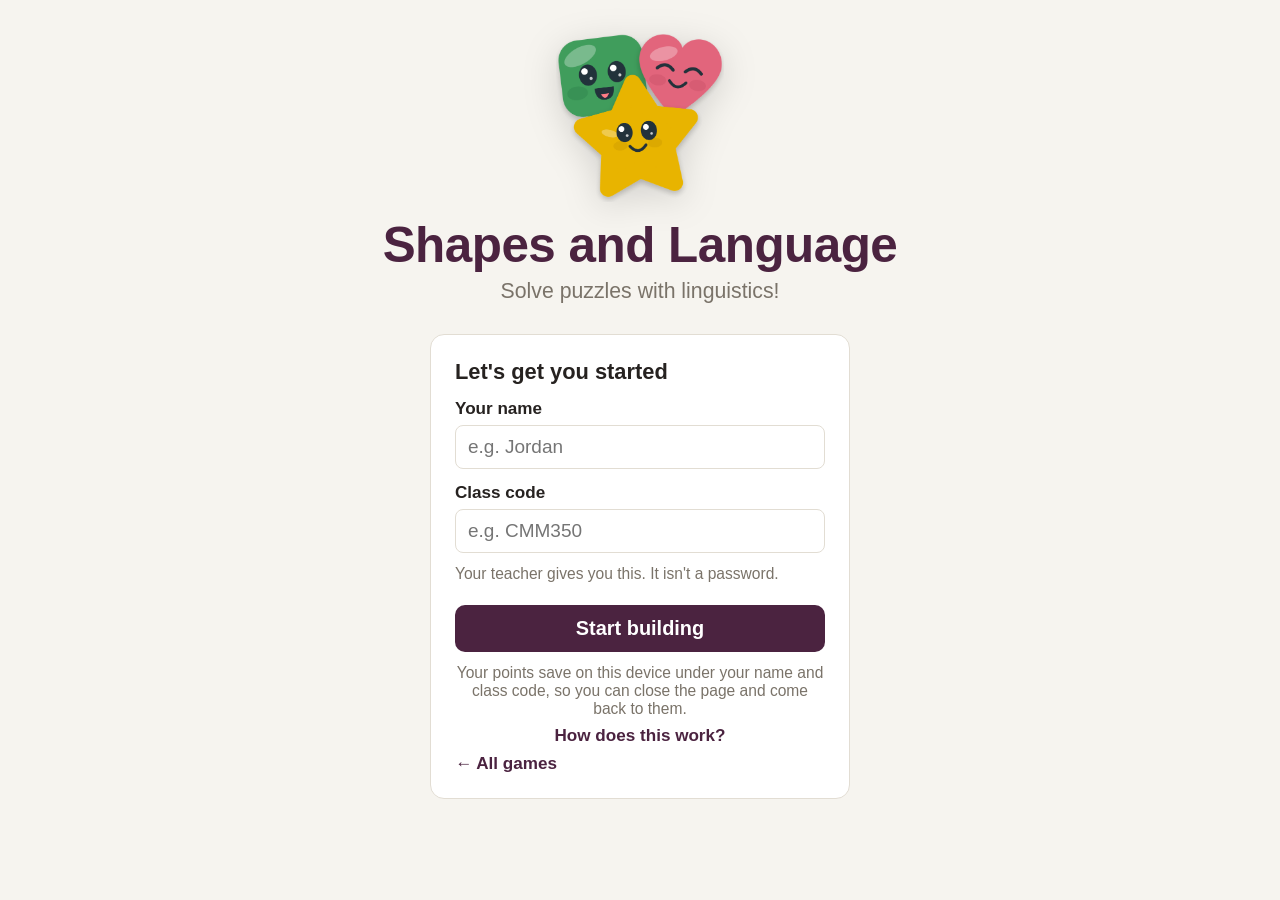
==== commit ed96ac4f: "Add link back to the games page Co-Authored-By: Claude Sonnet 5.5 <noreply@anthropic.com> Claude-Ses" ====
--- a/index.html
+++ b/index.html
@@ -4,9 +4,9 @@
 <meta charset="utf-8">
 <meta name="viewport" content="width=device-width, initial-scale=1, viewport-fit=cover">
 <title>Shapes and Language</title>
-<link rel="stylesheet" href="style.css?v=82">
-<link rel="icon" href="icon-32.png?v=82" sizes="32x32" type="image/png">
-<link rel="icon" href="icon-192.png?v=82" sizes="192x192" type="image/png">
+<link rel="stylesheet" href="style.css?v=85">
+<link rel="icon" href="icon-32.png?v=85" sizes="32x32" type="image/png">
+<link rel="icon" href="icon-192.png?v=85" sizes="192x192" type="image/png">
 <meta name="theme-color" content="#4b2340">
 <!-- Enough to be added to a home screen and open without browser bars, on
      both platforms. Deliberately NO service worker: this stays a plain page
@@ -15,8 +15,8 @@
      bottom of this file, which removes any left over from when there was
      one). The cost is that it needs a connection, which for a page this
      size is a fair trade for never lying about what it's showing. -->
-<link rel="manifest" href="manifest.webmanifest?v=82">
-<link rel="apple-touch-icon" href="icon-180.png?v=82">
+<link rel="manifest" href="manifest.webmanifest?v=85">
+<link rel="apple-touch-icon" href="icon-180.png?v=85">
 <meta name="apple-mobile-web-app-capable" content="yes">
 <meta name="apple-mobile-web-app-status-bar-style" content="default">
 <meta name="apple-mobile-web-app-title" content="Shapes">
@@ -26,7 +26,7 @@
 
   <header id="app-header">
     <div class="brand">
-      <img src="logo.png?v=82" alt="" class="brand-logo">
+      <img src="logo.png?v=85" alt="" class="brand-logo">
       <span class="brand-name">Shapes and Language</span>
     </div>
     <div class="header-right">
@@ -52,7 +52,7 @@
          just makes both of them look smaller. -->
     <section id="screen-name" class="screen">
       <div class="hero">
-        <img src="logo.png?v=82" alt="" class="hero-logo">
+        <img src="logo.png?v=85" alt="" class="hero-logo">
         <h1 class="hero-name">Shapes and Language</h1>
         <p class="hero-tag">Solve puzzles with linguistics!</p>
       </div>
@@ -74,6 +74,7 @@
              here instead -- and a labelled link is easier to find than a
              hamburger for someone who has just arrived. -->
         <button class="link-btn welcome-help" data-help="general">How does this work?</button>
+        <a class="link-btn welcome-help" href="https://jjgerard.github.io/games/">&larr; All games</a>
       </div>
     </section>
 
@@ -336,6 +337,7 @@
            turn out to mean. That's the Mystery Level's to give away. -->
       <button id="menu-about" class="btn-secondary menu-item">About this game</button>
       <button id="menu-switch" class="btn-secondary menu-item hidden">Switch player</button>
+      <a class="btn-secondary menu-item menu-link" href="https://jjgerard.github.io/games/">&larr; All games</a>
     </div>
     <div class="dialog-actions">
       <button id="menu-close" class="btn-primary">Close</button>
@@ -393,16 +395,16 @@
   </div>
 </div>
 
-<script src="sound.js?v=82"></script>
-<script src="data.js?v=82"></script>
-<script src="shapes.js?v=82"></script>
-<script src="canvas.js?v=82"></script>
-<script src="wordmatch.js?v=82"></script>
-<script src="editor.js?v=82"></script>
-<script src="combine.js?v=82"></script>
-<script src="streak.js?v=82"></script>
-<script src="treeviewer.js?v=82"></script>
-<script src="app.js?v=82"></script>
+<script src="sound.js?v=85"></script>
+<script src="data.js?v=85"></script>
+<script src="shapes.js?v=85"></script>
+<script src="canvas.js?v=85"></script>
+<script src="wordmatch.js?v=85"></script>
+<script src="editor.js?v=85"></script>
+<script src="combine.js?v=85"></script>
+<script src="streak.js?v=85"></script>
+<script src="treeviewer.js?v=85"></script>
+<script src="app.js?v=85"></script>
 <script>
   // Plain webpage, not an installable app -- clean up any service worker
   // and caches left over from when it registered one, so nobody's stuck
--- a/style.css
+++ b/style.css
@@ -166,6 +166,37 @@
 }
 .btn-icon:hover { background: #e2dccc; }
 .btn-icon.active { background: var(--danger); color: #fff; }
+/* The scissors ask to be tapped, on the two sub-levels that exist to teach
+   them. Everything else on those canvases is already done for the student --
+   the pieces are joined and the hint names the button -- so the button being
+   the only thing moving is what connects the sentence to the control. It stops
+   the moment it is armed (setSnipButtonActive), because red then means
+   "armed". */
+/* Held, not swept. A sine between beige and red spends most of its cycle
+   somewhere in between, so a glance reads "slightly pink" rather than
+   "flashing" -- the button has to sit at full red for a while, snap back, and
+   sit at beige for a while. Same red and the same halo as the outline it is
+   asking you to go and tap. */
+@keyframes snip-call {
+  0% {
+    background: #eee9df; transform: scale(1);
+    box-shadow: 0 0 0 0 rgba(193,68,58,0), 0 0 0 0 rgba(193,68,58,0);
+  }
+  15%, 50% {
+    background: var(--danger); transform: scale(1.09);
+    box-shadow: 0 0 0 5px rgba(193,68,58,0.45), 0 0 16px 4px rgba(193,68,58,0.6);
+  }
+  65%, 100% {
+    background: #eee9df; transform: scale(1);
+    box-shadow: 0 0 0 0 rgba(193,68,58,0), 0 0 0 0 rgba(193,68,58,0);
+  }
+}
+.btn-icon.calling { animation: snip-call 1.05s ease-in-out infinite; }
+/* Still marked out when the animation is off -- the point is which button to
+   press, and that survives losing the movement. */
+@media (prefers-reduced-motion: reduce) {
+  .btn-icon.calling { animation: none; box-shadow: 0 0 0 3px var(--danger); }
+}
 /* Header/modal-corner variant -- still a comfortable tap target, just not
    as visually loud as the primary scissors button. */
 .btn-icon-sm { width: 44px; height: 44px; font-size: 1.05rem; font-weight: 700; }
@@ -185,6 +216,7 @@
    what the setting currently IS. */
 .menu-actions { display: flex; flex-direction: column; gap: 10px; margin-top: 16px; }
 .menu-item { width: 100%; text-align: left; }
+.menu-link { display: block; box-sizing: border-box; text-decoration: none; }
 
 .field-help { font-size: 0.82rem; color: var(--muted); margin: 10px 0 0; line-height: 1.4; }
 /* Errors go inline, right under the fields they're about. A toast at the
@@ -207,6 +239,7 @@
   padding: 0;
 }
 .link-btn:hover { text-decoration: underline; }
+a.link-btn { text-decoration: none; }
 /* The only real links in the app are in the About panel. Underlined and in
    the accent colour, because "it looks like a link" is the whole of how
    anyone knows to tap it. */
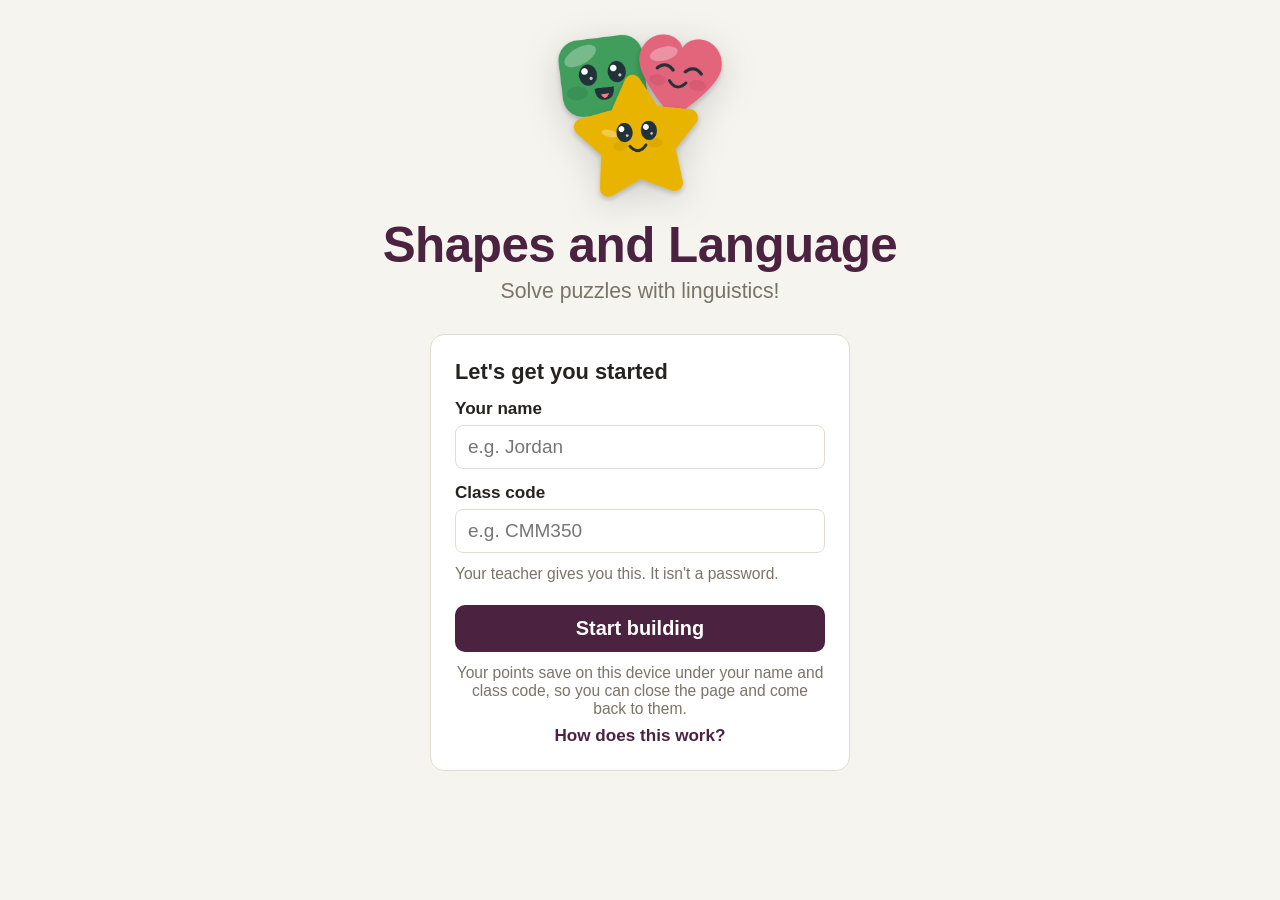
==== commit adeef316: "Show All games link only on the level select screen Co-Authored-By: Claude Sonnet 5.5 <noreply@anthr" ====
--- a/index.html
+++ b/index.html
@@ -74,7 +74,6 @@
              here instead -- and a labelled link is easier to find than a
              hamburger for someone who has just arrived. -->
         <button class="link-btn welcome-help" data-help="general">How does this work?</button>
-        <a class="link-btn welcome-help" href="https://jjgerard.github.io/games/">&larr; All games</a>
       </div>
     </section>
 
@@ -85,6 +84,7 @@
          Locked cards show nothing but their number, so the vocabulary a
          later level teaches can't leak backwards. -->
     <section id="screen-levels" class="screen hidden">
+      <a class="link-btn back-btn" href="https://jjgerard.github.io/games/">&larr; All games</a>
       <h1>Choose a level</h1>
       <div class="level-grid" id="level-grid"></div>
       <div class="level-grid roadmap-grid" id="roadmap"></div>
@@ -337,7 +337,6 @@
            turn out to mean. That's the Mystery Level's to give away. -->
       <button id="menu-about" class="btn-secondary menu-item">About this game</button>
       <button id="menu-switch" class="btn-secondary menu-item hidden">Switch player</button>
-      <a class="btn-secondary menu-item menu-link" href="https://jjgerard.github.io/games/">&larr; All games</a>
     </div>
     <div class="dialog-actions">
       <button id="menu-close" class="btn-primary">Close</button>
--- a/style.css
+++ b/style.css
@@ -216,7 +216,6 @@
    what the setting currently IS. */
 .menu-actions { display: flex; flex-direction: column; gap: 10px; margin-top: 16px; }
 .menu-item { width: 100%; text-align: left; }
-.menu-link { display: block; box-sizing: border-box; text-decoration: none; }
 
 .field-help { font-size: 0.82rem; color: var(--muted); margin: 10px 0 0; line-height: 1.4; }
 /* Errors go inline, right under the fields they're about. A toast at the
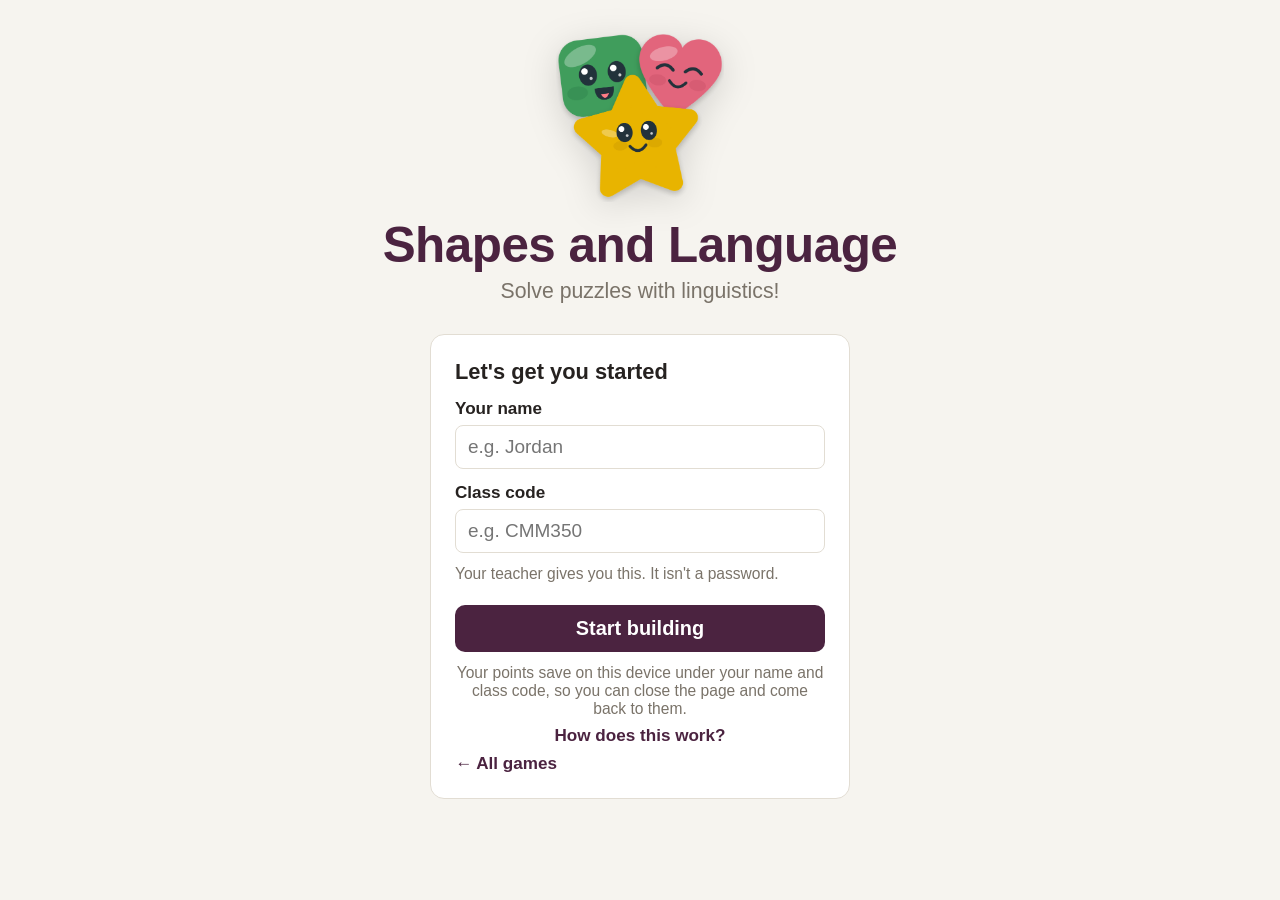
==== commit 113a7f83: "Add All games link to the welcome screen Co-Authored-By: Claude Sonnet 5.5 <noreply@anthropic.com> C" ====
--- a/index.html
+++ b/index.html
@@ -74,6 +74,7 @@
              here instead -- and a labelled link is easier to find than a
              hamburger for someone who has just arrived. -->
         <button class="link-btn welcome-help" data-help="general">How does this work?</button>
+        <a class="link-btn welcome-help" href="https://jjgerard.github.io/games/">&larr; All games</a>
       </div>
     </section>
 
